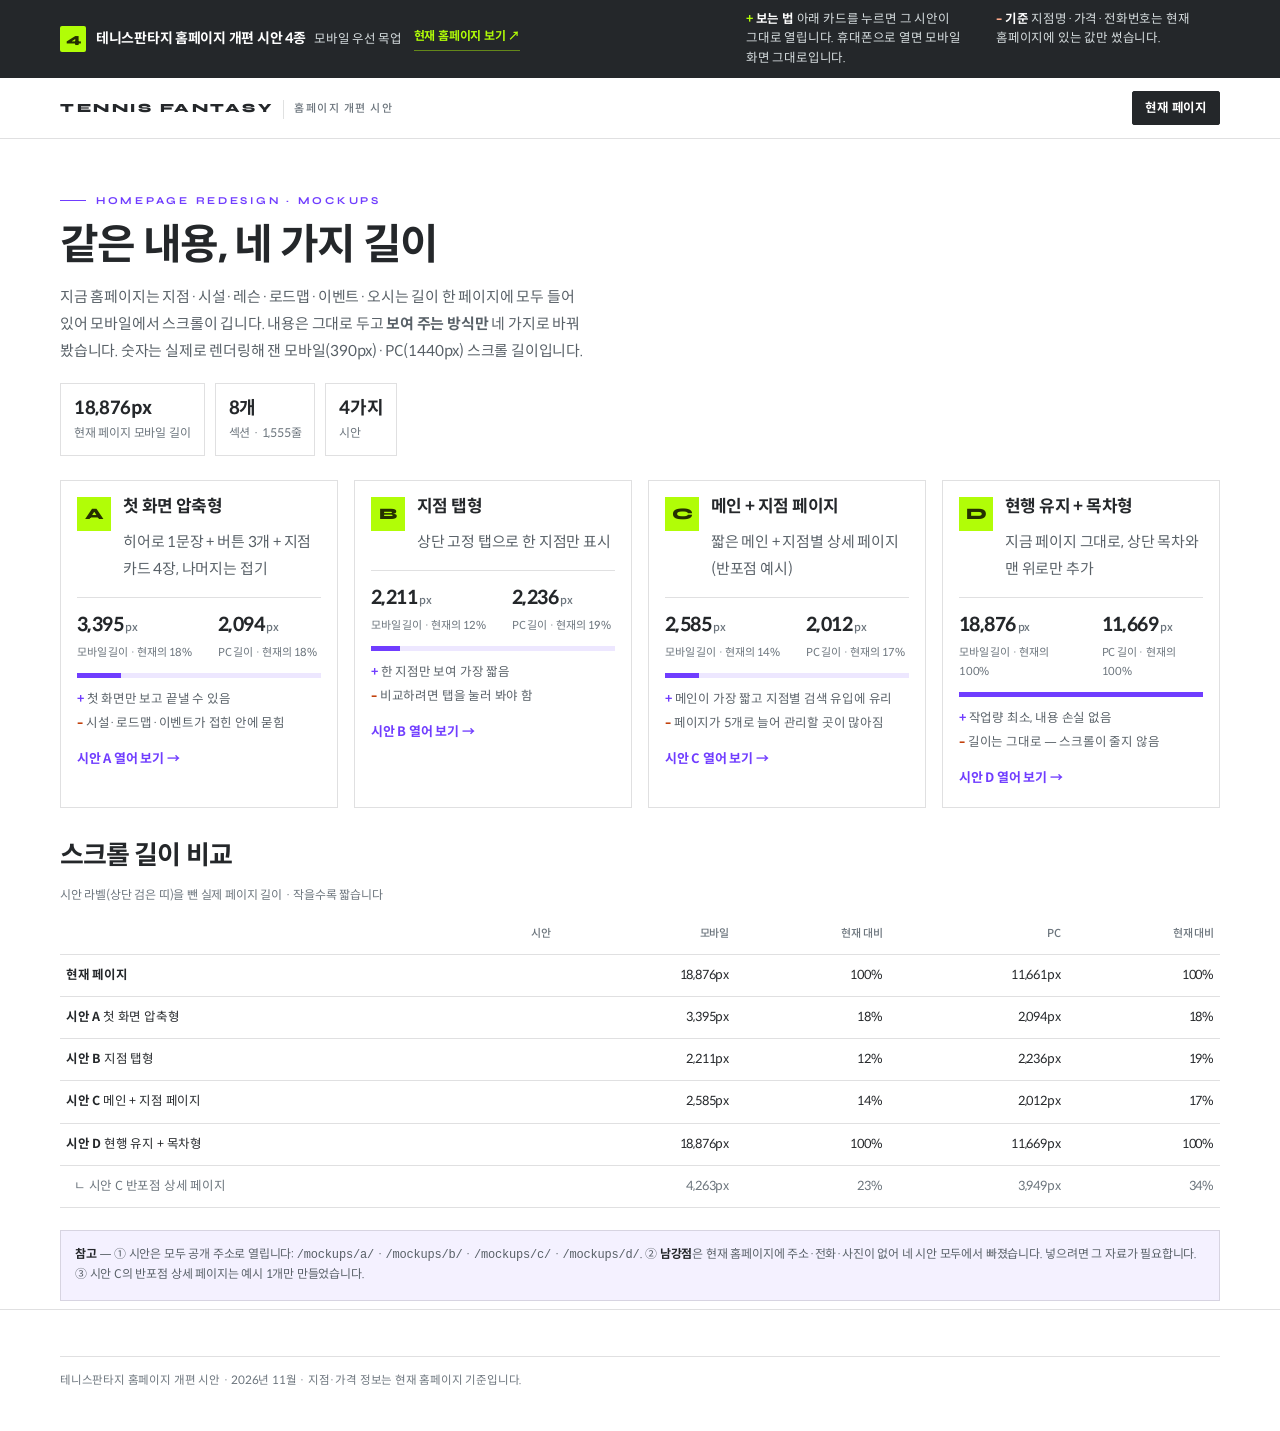
==== mockups/index.html @ d8301e2b "테니스판타지 홈페이지 개편 시안 4종 목업 추가 (/mockups)" ====
<!DOCTYPE html>
<html lang="ko">
<head>
<meta charset="UTF-8" />
<meta name="viewport" content="width=device-width, initial-scale=1" />
<title>테니스판타지 홈페이지 개편 시안 4종</title>
<meta name="description" content="테니스판타지 홈페이지 개편 시안 A/B/C/D 비교. 모바일 스크롤 길이와 장단점." />
<link rel="icon" href="assets/brand/favicon.svg" type="image/svg+xml" />
<link rel="stylesheet" href="assets/base.css" />
<style>
.intro{padding:26px 0 8px}
.intro h1{font-size:clamp(26px,7vw,42px);margin-top:12px;letter-spacing:-.04em}
.intro p{margin-top:12px;font-size:14px;color:var(--muted);line-height:1.8;max-width:60ch}
.intro .kpi{display:flex;flex-wrap:wrap;gap:10px;margin-top:18px}
.intro .kpi div{border:1px solid var(--line);padding:10px 13px;font-size:12px;color:var(--gray-text)}
.intro .kpi b{display:block;font-size:18px;color:var(--ink);letter-spacing:-.02em}
.cards{display:grid;gap:12px;margin-top:24px}
.card{border:1px solid var(--line);padding:16px;background:#fff;position:relative;transition:.2s}
.card:hover{border-color:rgba(112,61,255,.5);box-shadow:var(--shadow)}
.card__head{display:flex;gap:12px;align-items:flex-start}
.card__letter{flex:0 0 auto;display:grid;place-items:center;width:34px;height:34px;background:var(--neon);color:#243000;font-family:var(--latin);font-weight:800;font-size:16px}
.card h2{font-size:17px}
.card__sub{margin-top:4px;font-size:12.5px;color:var(--gray-text);line-height:1.55}
.card__nums{display:flex;gap:26px;margin-top:14px;padding-top:12px;border-top:1px solid var(--line)}
.card__nums b{display:block;font-size:19px;letter-spacing:-.03em}
.card__nums b i{font-style:normal;font-size:11px;font-weight:500;color:var(--gray-text);margin-left:2px}
.card__nums span{display:block;margin-top:2px;font-size:11px;color:var(--gray-text)}
.bar{margin-top:10px;height:5px;background:var(--tint-2);overflow:hidden}
.bar span{display:block;height:100%;background:var(--purple)}
.card__notes{margin-top:12px;display:grid;gap:4px;font-size:12.5px;line-height:1.6;color:var(--muted)}
.card__notes .good::before{content:"+ ";color:var(--purple);font-weight:800}
.card__notes .bad::before{content:"– ";color:#C2410C;font-weight:800}
.card__go{display:inline-block;margin-top:14px;font-size:13px;font-weight:700;color:var(--purple)}
.tblwrap{margin-top:14px;overflow-x:auto}
table.cmp{width:100%;border-collapse:collapse;font-size:12.5px;min-width:420px}
table.cmp caption{caption-side:top;text-align:left;font-size:12px;color:var(--gray-text);padding-bottom:8px}
table.cmp th,table.cmp td{border-bottom:1px solid var(--line);padding:10px 6px;text-align:right}
table.cmp thead th{font-size:11px;font-weight:500;color:var(--gray-text)}
table.cmp th[scope=row]{text-align:left;font-weight:400;font-size:12.5px}
table.cmp th[scope=row] b{font-weight:700}
table.cmp tr.is-sub th{padding-left:14px;color:var(--gray-text)}
table.cmp tr.is-sub td{color:var(--gray-text)}
.note{margin-top:22px;padding:14px;border:1px solid var(--line);background:var(--tint);font-size:12px;color:var(--muted);line-height:1.7}
.note b{color:var(--ink)}
@media(min-width:700px){
  .cards{grid-template-columns:1fr 1fr;gap:16px}
  .intro{padding:44px 0 8px}
  .intro p{font-size:15px}
}
@media(min-width:1040px){
  .cards{grid-template-columns:repeat(4,1fr)}
}
</style>
</head>
<body>

<div class="mockbar">
  <div class="mockbar__in">
    <div class="mockbar__top">
      <div class="mockbar__id">
        <span class="mockbar__letter">4</span>
        <span class="mockbar__title">테니스판타지 홈페이지 개편 시안 4종 <em>모바일 우선 목업</em></span>
      </div>
      <a class="mockbar__back" href="https://ouy2006.github.io/tf-calc/homepage/" target="_blank" rel="noopener">현재 홈페이지 보기 ↗</a>
    </div>
    <div class="mockbar__notes">
      <span class="good"><b>보는 법</b> 아래 카드를 누르면 그 시안이 그대로 열립니다. 휴대폰으로 열면 모바일 화면 그대로입니다.</span>
      <span class="bad"><b>기준</b> 지점명·가격·전화번호는 현재 홈페이지에 있는 값만 썼습니다.</span>
    </div>
  </div>
</div>

<header class="sitehead">
  <div class="sitehead__in">
    <a class="brand" href="index.html"><span class="brand__en">TENNIS FANTASY</span><span class="brand__kr">홈페이지 개편 시안</span></a>
    <div class="headact"><a class="is-solid" href="https://ouy2006.github.io/tf-calc/homepage/" target="_blank" rel="noopener">현재 페이지</a></div>
  </div>
</header>

<main class="wrap intro">
  <span class="eyebrow">Homepage Redesign · Mockups</span>
  <h1>같은 내용, 네 가지 길이</h1>
  <p>지금 홈페이지는 지점·시설·레슨·로드맵·이벤트·오시는 길이 한 페이지에 모두 들어 있어 모바일에서 스크롤이 깁니다. 내용은 그대로 두고 <b>보여 주는 방식만</b> 네 가지로 바꿔 봤습니다. 숫자는 실제로 렌더링해 잰 모바일(390px)·PC(1440px) 스크롤 길이입니다.</p>
  <div class="kpi">
    <div><b>18,876px</b>현재 페이지 모바일 길이</div>
    <div><b>8개</b>섹션 · 1,555줄</div>
    <div><b>4가지</b>시안</div>
  </div>

  <div class="cards">
      <article class="card">
        <div class="card__head">
          <span class="card__letter">A</span>
          <div>
            <h2>첫 화면 압축형</h2>
            <p class="card__sub">히어로 1문장 + 버튼 3개 + 지점 카드 4장, 나머지는 접기</p>
          </div>
        </div>
        <div class="card__nums">
          <div><b>3,395<i>px</i></b><span>모바일 길이 · 현재의 18%</span></div>
          <div><b>2,094<i>px</i></b><span>PC 길이 · 현재의 18%</span></div>
        </div>
        <div class="bar"><span style="width:18%"></span></div>
        <ul class="card__notes">
          <li class="good">첫 화면만 보고 끝낼 수 있음</li>
          <li class="bad">시설·로드맵·이벤트가 접힌 안에 묻힘</li>
        </ul>
        <a class="card__go" href="a/">시안 A 열어 보기 →</a>
      </article>
      <article class="card">
        <div class="card__head">
          <span class="card__letter">B</span>
          <div>
            <h2>지점 탭형</h2>
            <p class="card__sub">상단 고정 탭으로 한 지점만 표시</p>
          </div>
        </div>
        <div class="card__nums">
          <div><b>2,211<i>px</i></b><span>모바일 길이 · 현재의 12%</span></div>
          <div><b>2,236<i>px</i></b><span>PC 길이 · 현재의 19%</span></div>
        </div>
        <div class="bar"><span style="width:12%"></span></div>
        <ul class="card__notes">
          <li class="good">한 지점만 보여 가장 짧음</li>
          <li class="bad">비교하려면 탭을 눌러 봐야 함</li>
        </ul>
        <a class="card__go" href="b/">시안 B 열어 보기 →</a>
      </article>
      <article class="card">
        <div class="card__head">
          <span class="card__letter">C</span>
          <div>
            <h2>메인 + 지점 페이지</h2>
            <p class="card__sub">짧은 메인 + 지점별 상세 페이지(반포점 예시)</p>
          </div>
        </div>
        <div class="card__nums">
          <div><b>2,585<i>px</i></b><span>모바일 길이 · 현재의 14%</span></div>
          <div><b>2,012<i>px</i></b><span>PC 길이 · 현재의 17%</span></div>
        </div>
        <div class="bar"><span style="width:14%"></span></div>
        <ul class="card__notes">
          <li class="good">메인이 가장 짧고 지점별 검색 유입에 유리</li>
          <li class="bad">페이지가 5개로 늘어 관리할 곳이 많아짐</li>
        </ul>
        <a class="card__go" href="c/">시안 C 열어 보기 →</a>
      </article>
      <article class="card">
        <div class="card__head">
          <span class="card__letter">D</span>
          <div>
            <h2>현행 유지 + 목차형</h2>
            <p class="card__sub">지금 페이지 그대로, 상단 목차와 맨 위로만 추가</p>
          </div>
        </div>
        <div class="card__nums">
          <div><b>18,876<i>px</i></b><span>모바일 길이 · 현재의 100%</span></div>
          <div><b>11,669<i>px</i></b><span>PC 길이 · 현재의 100%</span></div>
        </div>
        <div class="bar"><span style="width:100%"></span></div>
        <ul class="card__notes">
          <li class="good">작업량 최소, 내용 손실 없음</li>
          <li class="bad">길이는 그대로 — 스크롤이 줄지 않음</li>
        </ul>
        <a class="card__go" href="d/">시안 D 열어 보기 →</a>
      </article>
  </div>

  <h2 style="margin-top:34px;font-size:clamp(20px,5vw,26px)">스크롤 길이 비교</h2>
  <div class="tblwrap">
    <table class="cmp">
      <caption>시안 라벨(상단 검은 띠)을 뺀 실제 페이지 길이 · 작을수록 짧습니다</caption>
      <thead><tr><th scope="col">시안</th><th scope="col">모바일</th><th scope="col">현재 대비</th><th scope="col">PC</th><th scope="col">현재 대비</th></tr></thead>
      <tbody>
        <tr><th scope="row"><b>현재 페이지</b></th><td>18,876px</td><td>100%</td><td>11,661px</td><td>100%</td></tr>
        <tr><th scope='row'><b>시안 A</b> 첫 화면 압축형</th><td>3,395px</td><td>18%</td><td>2,094px</td><td>18%</td></tr><tr><th scope='row'><b>시안 B</b> 지점 탭형</th><td>2,211px</td><td>12%</td><td>2,236px</td><td>19%</td></tr><tr><th scope='row'><b>시안 C</b> 메인 + 지점 페이지</th><td>2,585px</td><td>14%</td><td>2,012px</td><td>17%</td></tr><tr><th scope='row'><b>시안 D</b> 현행 유지 + 목차형</th><td>18,876px</td><td>100%</td><td>11,669px</td><td>100%</td></tr><tr class='is-sub'><th scope='row'>ㄴ 시안 C 반포점 상세 페이지</th><td>4,263px</td><td>23%</td><td>3,949px</td><td>34%</td></tr>
      </tbody>
    </table>
  </div>

  <div class="note">
    <b>참고</b> — ① 시안은 모두 공개 주소로 열립니다: <code>/mockups/a/</code> · <code>/mockups/b/</code> · <code>/mockups/c/</code> · <code>/mockups/d/</code>.
    ② <b>남강점</b>은 현재 홈페이지에 주소·전화·사진이 없어 네 시안 모두에서 빠졌습니다. 넣으려면 그 자료가 필요합니다.
    ③ 시안 C의 반포점 상세 페이지는 예시 1개만 만들었습니다.
  </div>
</main>

<footer class="sitefoot">
  <div class="wrap">
    <p class="sitefoot__note">테니스판타지 홈페이지 개편 시안 · 2026년 11월 · 지점·가격 정보는 현재 홈페이지 기준입니다.</p>
  </div>
</footer>

</body>
</html>
---- mockups/assets/base.css ----
/* ============================================================
   TENNIS FANTASY — 홈페이지 개편 시안 공통 스타일
   현재 사이트(tf-homepage-deploy/index.html)의 브랜드 시스템을 그대로 이어받습니다.
   Pleasure Purple #703DFF · Potential White #FFFFFF · Neon Green #B1FD07
   ============================================================ */
@font-face{font-family:"Syne";src:url("fonts/Syne-latin.woff2") format("woff2");font-weight:400 800;font-style:normal;font-display:swap}
@font-face{font-family:"Spoqa Han Sans Neo";src:url("fonts/SpoqaHanSansNeo-Regular.woff2") format("woff2");font-weight:400;font-style:normal;font-display:swap}
@font-face{font-family:"Spoqa Han Sans Neo";src:url("fonts/SpoqaHanSansNeo-Medium.woff2") format("woff2");font-weight:500;font-style:normal;font-display:swap}
@font-face{font-family:"Spoqa Han Sans Neo";src:url("fonts/SpoqaHanSansNeo-Bold.woff2") format("woff2");font-weight:700 800;font-style:normal;font-display:swap}

:root{
  --white:#FFFFFF; --purple:#703DFF; --purple-hover:#5A2BD6; --deep:#411199; --dark:#31096F;
  --ink:#24272A; --gray:#97A3AE; --lgray:#D8DFE1; --lpurple:#C5B4E2; --neon:#B1FD07;
  --muted:#586067; --gray-text:#6B747C; --tint:#F4F1FF; --tint-2:#EDE7FF;
  --line:rgba(36,39,42,.14); --line-2:rgba(36,39,42,.28); --wline:rgba(255,255,255,.22);
  --latin:"Syne","Spoqa Han Sans Neo",system-ui,sans-serif;
  --kr:"Spoqa Han Sans Neo","Apple SD Gothic Neo","Noto Sans KR",system-ui,sans-serif;
  --max:1160px; --hdr:60px; --shadow:0 26px 60px -44px rgba(49,9,111,.5);
}
*,*::before,*::after{box-sizing:border-box}
html{scroll-behavior:smooth;-webkit-text-size-adjust:100%}
body{
  margin:0;background:var(--white);color:var(--ink);
  font-family:var(--kr);font-size:16px;line-height:1.7;font-weight:400;
  letter-spacing:-.012em;-webkit-font-smoothing:antialiased;word-break:keep-all;overflow-wrap:break-word;
}
img{display:block;max-width:100%;height:auto}
a{color:inherit;text-decoration:none}
p{margin:0}
h1,h2,h3,h4{margin:0;line-height:1.18;letter-spacing:-.035em;font-weight:700}
ul,ol{margin:0;padding:0;list-style:none}
button{font:inherit;cursor:pointer;border:0;background:none;color:inherit}
:focus-visible{outline:2px solid var(--purple);outline-offset:3px}
[hidden]{display:none !important}

.wrap{width:min(100% - 40px,var(--max));margin-inline:auto}
.eyebrow{
  display:inline-flex;align-items:center;gap:10px;font-family:var(--latin);
  font-size:10.5px;font-weight:700;letter-spacing:.26em;text-transform:uppercase;color:var(--purple);
}
.eyebrow::before{content:"";width:26px;height:1px;background:currentColor}
.tag{
  display:inline-flex;align-items:center;gap:6px;padding:3px 8px;border:1px solid rgba(112,61,255,.34);
  color:var(--purple);background:#fff;font-size:11.5px;font-weight:500;white-space:nowrap;
}
.tag--ok{border-color:var(--line-2);color:var(--ink)}
.tag--neon{border-color:rgba(177,253,7,.8);background:rgba(177,253,7,.16);color:#3E4E00}
.tag--en{font-family:var(--latin);font-size:10px;font-weight:700;letter-spacing:.18em;text-transform:uppercase}

/* buttons */
.btn{
  display:inline-flex;align-items:center;justify-content:center;gap:10px;height:48px;padding:0 20px;
  border:1px solid transparent;border-radius:2px;font-family:var(--kr);font-size:14px;font-weight:700;
  line-height:1;transition:background .2s,color .2s,border-color .2s,transform .2s;
}
.btn:hover{transform:translateY(-1px)}
.btn--primary{background:var(--purple);color:#fff}
.btn--primary:hover{background:var(--purple-hover)}
.btn--line{border-color:var(--line-2);color:var(--ink);background:transparent}
.btn--line:hover{background:var(--ink);border-color:var(--ink);color:#fff}
.btn--dark{background:var(--ink);color:#fff}
.btn--neon{background:var(--neon);color:#243000}
.btn--onpurple{background:#fff;color:var(--purple)}
.btn--ghost{border-color:rgba(255,255,255,.55);color:#fff}
.btn--sm{height:40px;padding:0 14px;font-size:13px}
.btn__arrow{font-family:var(--latin);font-size:15px;line-height:1}

/* brand pinstripe field */
.field{position:absolute;inset:0;overflow:hidden;pointer-events:none;z-index:0}
.field::before{
  content:"";position:absolute;inset:0;
  background-image:repeating-linear-gradient(90deg,var(--stripe,rgba(255,255,255,.5)) 0 1px,transparent 1px var(--gap,10px));
  opacity:var(--stripe-op,.85);
  -webkit-mask-image:radial-gradient(120% 120% at 50% 46%,transparent 10%,rgba(0,0,0,.18) 44%,#000 92%);
  mask-image:radial-gradient(120% 120% at 50% 46%,transparent 10%,rgba(0,0,0,.18) 44%,#000 92%);
}

/* ============================================================
   시안 라벨 바 — 목업 전용 (사이트 일부가 아님)
   ============================================================ */
.mockbar{background:var(--ink);color:#fff;position:relative;z-index:60}
.mockbar__in{
  width:min(100% - 32px,var(--max));margin-inline:auto;padding:12px 0 14px;
  display:flex;flex-direction:column;gap:10px;
}
.mockbar__top{display:flex;align-items:center;justify-content:space-between;gap:12px}
.mockbar__id{display:flex;align-items:center;gap:10px;min-width:0}
.mockbar__letter{
  flex:0 0 auto;display:grid;place-items:center;width:26px;height:26px;background:var(--neon);color:#243000;
  font-family:var(--latin);font-weight:800;font-size:14px;border-radius:2px;
}
.mockbar__title{font-size:14px;font-weight:700;letter-spacing:-.02em;white-space:nowrap;overflow:hidden;text-overflow:ellipsis}
.mockbar__title em{font-style:normal;color:var(--lgray);font-weight:400;font-size:12.5px;margin-left:6px}
.mockbar__back{
  flex:0 0 auto;font-size:12px;font-weight:700;color:var(--neon);border-bottom:1px solid rgba(177,253,7,.45);
  padding-bottom:2px;white-space:nowrap;
}
.mockbar__notes{display:grid;gap:4px;font-size:12.5px;line-height:1.55;color:#D8DFE1}
.mockbar__notes b{color:#fff;font-weight:700}
.mockbar__notes .good::before{content:"+ ";color:var(--neon);font-weight:800}
.mockbar__notes .bad::before{content:"– ";color:#FFAA8B;font-weight:800}
@media(min-width:760px){
  .mockbar__in{flex-direction:row;align-items:center;justify-content:space-between;gap:28px;padding:10px 0}
  .mockbar__notes{grid-template-columns:1fr 1fr;gap:4px 26px;font-size:12.5px}
  .mockbar__notes span{max-width:32ch}
}

/* ============================================================
   사이트 헤더 (간결형)
   ============================================================ */
.sitehead{
  position:sticky;top:0;z-index:50;background:rgba(255,255,255,.94);
  -webkit-backdrop-filter:blur(14px);backdrop-filter:blur(14px);
  border-bottom:1px solid var(--line);
}
.sitehead__in{
  width:min(100% - 32px,var(--max));margin-inline:auto;height:var(--hdr);
  display:flex;align-items:center;justify-content:space-between;gap:14px;
}
.brand{display:flex;align-items:baseline;gap:10px;min-width:0}
.brand__en{
  font-family:var(--latin);font-size:12.5px;font-weight:800;letter-spacing:.2em;color:var(--ink);
  white-space:nowrap;
}
.brand__kr{font-size:11px;font-weight:500;letter-spacing:.14em;color:var(--gray-text);padding-left:10px;border-left:1px solid var(--line);white-space:nowrap}
.headact{display:flex;align-items:center;gap:8px}
.headact a{
  display:inline-flex;align-items:center;height:34px;padding:0 12px;border:1px solid var(--line-2);
  font-size:12.5px;font-weight:700;border-radius:2px;white-space:nowrap;
}
@media(max-width:480px){
  .brand__kr{display:none}
  .brand__en{font-size:11.5px;letter-spacing:.16em}
  .headact a{height:32px;padding:0 10px;font-size:12px}
}
.headact a.is-solid{background:var(--ink);border-color:var(--ink);color:#fff}

/* ============================================================
   섹션 공통
   ============================================================ */
.section{padding:52px 0;position:relative}
.section--tint{background:var(--tint)}
.section--dark{background:var(--dark);color:#fff}
.sec-head{margin-bottom:26px}
.sec-head h2{font-size:clamp(22px,5.4vw,34px);margin-top:10px}
.sec-head p{margin-top:10px;color:var(--muted);font-size:14.5px;line-height:1.75;max-width:56ch}
.sec-head--row{display:flex;align-items:flex-end;justify-content:space-between;gap:16px;flex-wrap:wrap}

/* photo frame */
.shot{position:relative;overflow:hidden;background:var(--tint-2)}
.shot img{width:100%;height:100%;object-fit:cover}
.shot__cap{
  position:absolute;left:0;bottom:0;padding:6px 10px;background:rgba(36,39,42,.72);color:#fff;
  font-size:11px;font-weight:500;letter-spacing:.02em;
}
.ph{
  position:relative;display:grid;place-items:center;overflow:hidden;
  background:
    radial-gradient(90% 90% at 20% 0%,rgba(197,180,226,.95),transparent 60%),
    linear-gradient(150deg,var(--deep),var(--dark));
}
.ph::before{
  content:"";position:absolute;inset:0;
  background-image:repeating-linear-gradient(90deg,rgba(255,255,255,.22) 0 1px,transparent 1px 9px);
  opacity:.5;
}
.ph__in{position:relative;text-align:center;color:#fff;padding:14px}
.ph__in b{display:block;font-family:var(--latin);font-size:11px;font-weight:800;letter-spacing:.22em;opacity:.9}
.ph__in span{display:block;margin-top:6px;font-size:11.5px;color:rgba(255,255,255,.72)}

/* 한 줄 팩트 */
.facts{display:grid;grid-template-columns:repeat(2,1fr);gap:1px;background:var(--line);border:1px solid var(--line)}
.facts > div{background:#fff;padding:14px 14px}
.facts b{display:block;font-size:14px;font-weight:700;line-height:1.35}
.facts span{display:block;margin-top:3px;font-size:11.5px;color:var(--gray-text)}

/* 접기(details) */
.acc{border-top:1px solid var(--line)}
.acc details{border-bottom:1px solid var(--line)}
.acc summary{
  display:flex;align-items:center;justify-content:space-between;gap:14px;padding:18px 2px;
  font-size:15.5px;font-weight:700;cursor:pointer;list-style:none;
}
.acc summary::-webkit-details-marker{display:none}
.acc summary .plus{
  flex:0 0 auto;display:grid;place-items:center;width:26px;height:26px;border:1px solid var(--line-2);
  position:relative;border-radius:50%;transition:.2s;
}
.acc summary .plus::before,.acc summary .plus::after{
  content:"";position:absolute;background:var(--ink);transition:.2s;
}
.acc summary .plus::before{width:10px;height:1px}
.acc summary .plus::after{width:1px;height:10px}
.acc details[open] summary .plus{background:var(--neon);border-color:var(--neon)}
.acc details[open] summary .plus::after{transform:scaleY(0)}
.acc__body{padding:2px 2px 24px}
.acc__body p{font-size:14px;color:var(--muted);line-height:1.8}

/* ============================================================
   푸터
   ============================================================ */
.sitefoot{border-top:1px solid var(--line);padding:28px 0 40px;background:#fff}
.sitefoot__top{display:grid;gap:16px}
.sitefoot__brand b{font-family:var(--latin);font-size:12px;font-weight:800;letter-spacing:.2em}
.sitefoot__brand p{margin-top:6px;font-size:12px;color:var(--gray-text);line-height:1.7}
.sitefoot__links{display:flex;flex-wrap:wrap;gap:8px 14px;font-size:12.5px;color:var(--muted)}
.sitefoot__links a{border-bottom:1px solid var(--line);padding-bottom:2px}
.sitefoot__note{margin-top:18px;padding-top:14px;border-top:1px solid var(--line);font-size:11.5px;color:var(--gray-text);line-height:1.7}
@media(min-width:760px){
  .sitefoot__top{grid-template-columns:1fr 1fr;align-items:start;gap:32px}
  .sitefoot__links{justify-content:flex-end}
}

/* etc */
.hair{height:1px;background:var(--line);border:0;margin:0}
.link-arrow{display:inline-flex;align-items:center;gap:8px;font-size:13px;font-weight:700;color:var(--purple)}
.link-arrow::after{content:"→";font-family:var(--latin)}
.sr{position:absolute;width:1px;height:1px;overflow:hidden;clip:rect(0 0 0 0);white-space:nowrap}
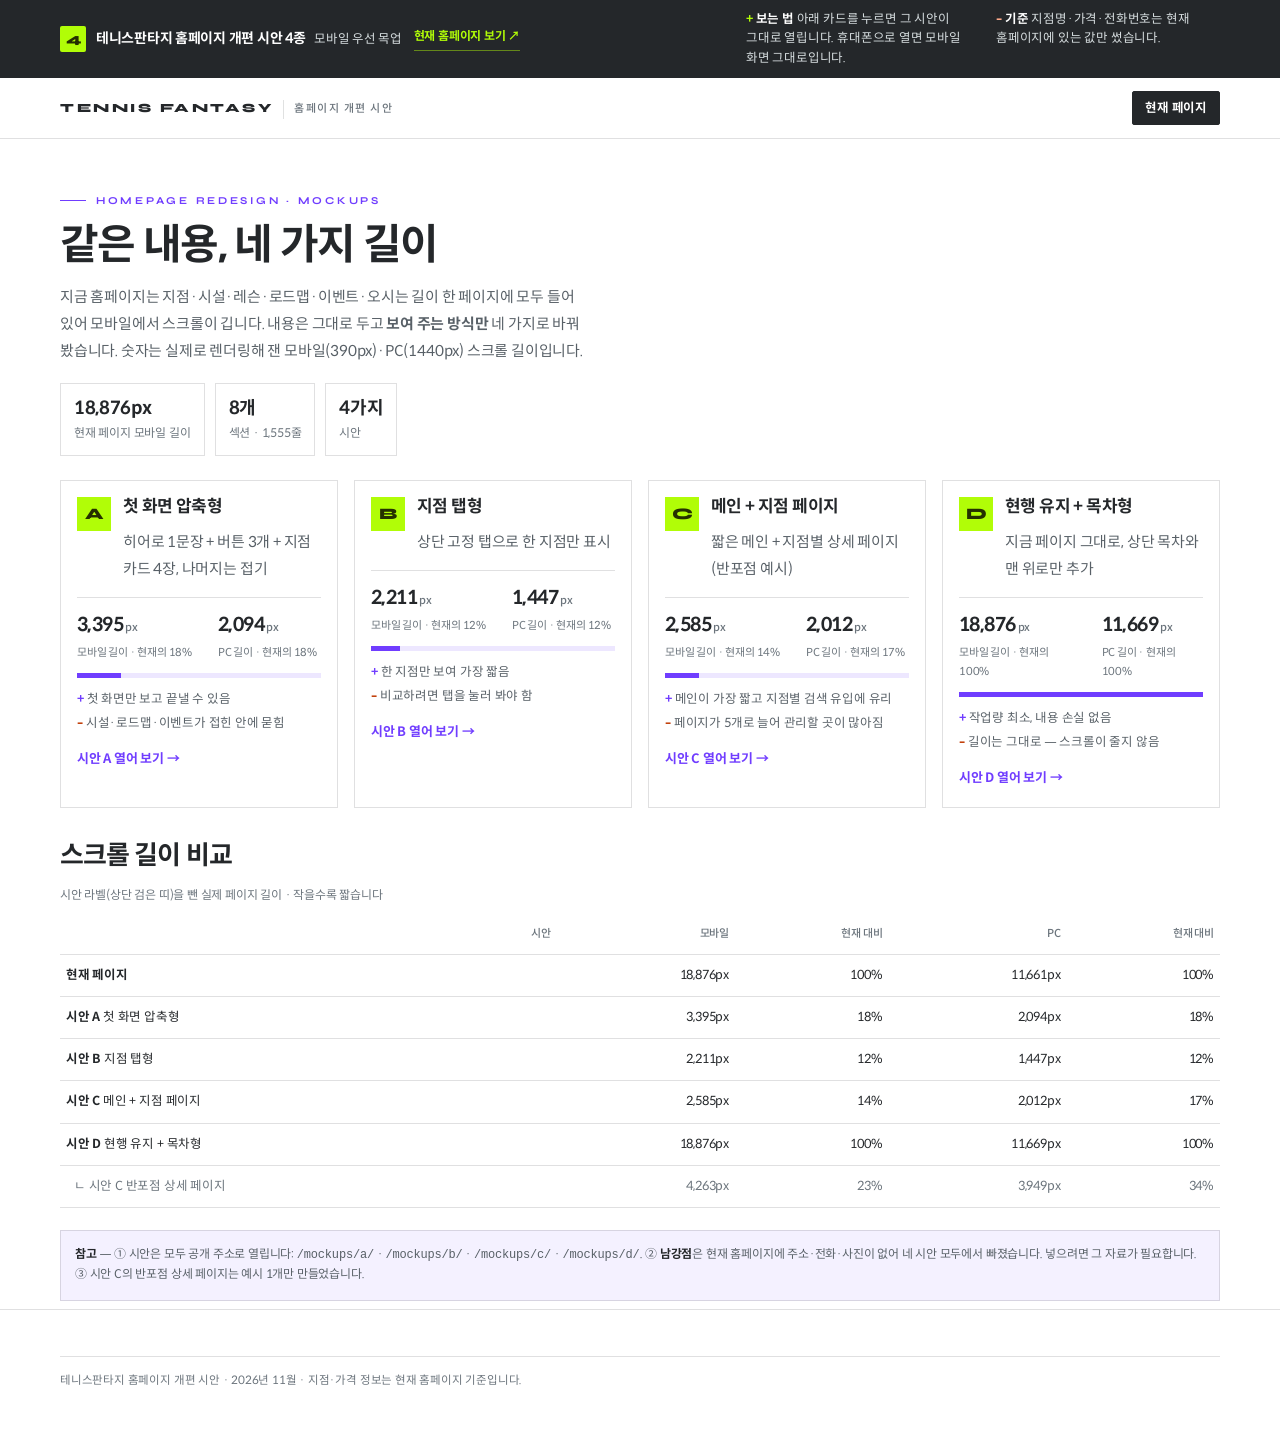
==== commit 3d32d940: "시안 B 데스크톱 레이아웃 보정 · 시안 라벨/길이 표 갱신" ====
--- a/mockups/index.html
+++ b/mockups/index.html
@@ -117,7 +117,7 @@
         </div>
         <div class="card__nums">
           <div><b>2,211<i>px</i></b><span>모바일 길이 · 현재의 12%</span></div>
-          <div><b>2,236<i>px</i></b><span>PC 길이 · 현재의 19%</span></div>
+          <div><b>1,447<i>px</i></b><span>PC 길이 · 현재의 12%</span></div>
         </div>
         <div class="bar"><span style="width:12%"></span></div>
         <ul class="card__notes">
@@ -173,7 +173,7 @@
       <thead><tr><th scope="col">시안</th><th scope="col">모바일</th><th scope="col">현재 대비</th><th scope="col">PC</th><th scope="col">현재 대비</th></tr></thead>
       <tbody>
         <tr><th scope="row"><b>현재 페이지</b></th><td>18,876px</td><td>100%</td><td>11,661px</td><td>100%</td></tr>
-        <tr><th scope='row'><b>시안 A</b> 첫 화면 압축형</th><td>3,395px</td><td>18%</td><td>2,094px</td><td>18%</td></tr><tr><th scope='row'><b>시안 B</b> 지점 탭형</th><td>2,211px</td><td>12%</td><td>2,236px</td><td>19%</td></tr><tr><th scope='row'><b>시안 C</b> 메인 + 지점 페이지</th><td>2,585px</td><td>14%</td><td>2,012px</td><td>17%</td></tr><tr><th scope='row'><b>시안 D</b> 현행 유지 + 목차형</th><td>18,876px</td><td>100%</td><td>11,669px</td><td>100%</td></tr><tr class='is-sub'><th scope='row'>ㄴ 시안 C 반포점 상세 페이지</th><td>4,263px</td><td>23%</td><td>3,949px</td><td>34%</td></tr>
+        <tr><th scope='row'><b>시안 A</b> 첫 화면 압축형</th><td>3,395px</td><td>18%</td><td>2,094px</td><td>18%</td></tr><tr><th scope='row'><b>시안 B</b> 지점 탭형</th><td>2,211px</td><td>12%</td><td>1,447px</td><td>12%</td></tr><tr><th scope='row'><b>시안 C</b> 메인 + 지점 페이지</th><td>2,585px</td><td>14%</td><td>2,012px</td><td>17%</td></tr><tr><th scope='row'><b>시안 D</b> 현행 유지 + 목차형</th><td>18,876px</td><td>100%</td><td>11,669px</td><td>100%</td></tr><tr class='is-sub'><th scope='row'>ㄴ 시안 C 반포점 상세 페이지</th><td>4,263px</td><td>23%</td><td>3,949px</td><td>34%</td></tr>
       </tbody>
     </table>
   </div>
